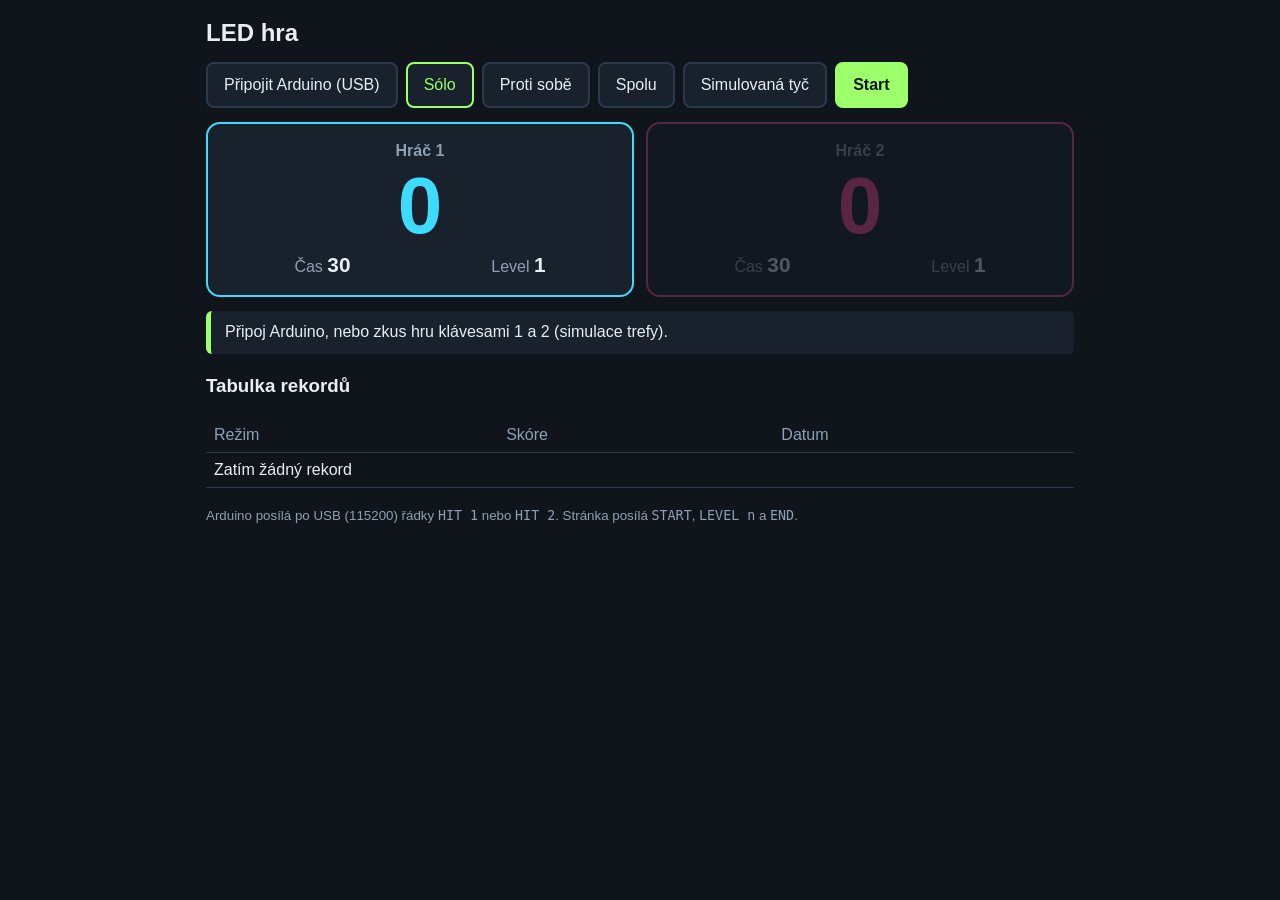
==== Dubovči/projekt/ledky-hra.html @ 1671bf85 "pepa" ====
<!DOCTYPE html>
<html lang="cs">
<head>
<meta charset="utf-8">
<meta name="viewport" content="width=device-width, initial-scale=1">
<title>LED hra</title>
<style>
:root{--bg:#10151c;--panel:#18212c;--line:#2b3a4b;--tx:#e8eef5;--mut:#8da0b4;--p1:#3ddcff;--p2:#ff4f9a;--ok:#9dff6a}
*{box-sizing:border-box}
body{margin:0;background:var(--bg);color:var(--tx);font:16px/1.4 "Trebuchet MS",Verdana,sans-serif;padding:16px;max-width:900px;margin:auto}
h1{font-size:1.5rem;margin:0 0 12px}
.bar{display:flex;gap:8px;flex-wrap:wrap;margin-bottom:14px}
button{background:var(--panel);color:var(--tx);border:2px solid var(--line);border-radius:8px;padding:10px 16px;font:inherit;cursor:pointer}
button:hover{border-color:var(--mut)} button:focus-visible{outline:3px solid var(--ok)}
button.on{border-color:var(--ok);color:var(--ok)}
#start{background:var(--ok);color:#10151c;border-color:var(--ok);font-weight:bold}
.players{display:grid;grid-template-columns:1fr 1fr;gap:12px}
.card{background:var(--panel);border:2px solid var(--line);border-radius:14px;padding:16px;text-align:center}
.card.p1{border-color:var(--p1)} .card.p2{border-color:var(--p2)}
.card.off{opacity:.3}
.card h2{margin:0;font-size:1rem;color:var(--mut)}
.score{font-size:5rem;font-weight:bold;line-height:1.1}
.p1 .score{color:var(--p1)} .p2 .score{color:var(--p2)}
.meta{display:flex;justify-content:space-around;color:var(--mut)} .meta b{color:var(--tx);font-size:1.3rem}
#status{margin:14px 0;padding:10px 14px;background:var(--panel);border-left:5px solid var(--ok);border-radius:6px}
#rec{display:none;text-align:center;font-size:2rem;font-weight:bold;color:var(--ok);margin:10px 0}
table{width:100%;border-collapse:collapse} th,td{padding:6px 8px;border-bottom:1px solid var(--line);text-align:left}
th{color:var(--mut);font-weight:normal}
small{color:var(--mut)}
@media(max-width:560px){.score{font-size:3.5rem}}
#sim{display:none;background:var(--panel);border:2px solid var(--line);border-radius:14px;padding:12px;margin-top:14px}
#strip{display:flex;gap:2px;padding:10px;background:#0a0d11;border-radius:10px;justify-content:space-between}
#strip i{flex:1;min-width:0;height:12px;border-radius:50%;background:#2a2f37;display:block}
#sim label{display:flex;gap:10px;align-items:center;margin-top:10px;color:var(--mut)} #sim input{flex:1}
</style>
</head>
<body>
<h1>LED hra</h1>

<div class="bar">
  <button id="conn">Připojit Arduino (USB)</button>
  <button class="mode on" data-m="solo">Sólo</button>
  <button class="mode" data-m="versus">Proti sobě</button>
  <button class="mode" data-m="coop">Spolu</button>
  <button id="simbtn">Simulovaná tyč</button>
  <button id="start">Start</button>
</div>

<div id="rec">Nový rekord!</div>

<div class="players">
  <div class="card p1" id="c1"><h2>Hráč 1</h2><div class="score" id="s1">0</div>
    <div class="meta"><span>Čas <b id="t1">30</b></span><span>Level <b id="l1">1</b></span></div></div>
  <div class="card p2 off" id="c2"><h2>Hráč 2</h2><div class="score" id="s2">0</div>
    <div class="meta"><span>Čas <b id="t2">30</b></span><span>Level <b id="l2">1</b></span></div></div>
</div>

<div id="sim"><div id="strip"></div>
  <label>Náklon tyče <input type="range" id="tilt" min="-30" max="30" value="0"> <span id="deg">0°</span></label></div>
<div id="status">Připoj Arduino, nebo zkus hru klávesami 1 a 2 (simulace trefy).</div>

<h3>Tabulka rekordů</h3>
<table><thead><tr><th>Režim</th><th>Skóre</th><th>Datum</th></tr></thead><tbody id="tb"></tbody></table>
<p><small>Arduino posílá po USB (115200) řádky <code>HIT 1</code> nebo <code>HIT 2</code>. Stránka posílá <code>START</code>, <code>LEVEL n</code> a <code>END</code>.</small></p>

<script>
const DUR=30, PER_LEVEL=5, MAXLV=10, KEY='ledky-rekordy';
const NAMES={solo:'Sólo',versus:'Proti sobě',coop:'Spolu'};
let mode='solo', running=false, score=[0,0], lvl=[1,1], left=DUR, timer=null, port=null, writer=null;
const $=id=>document.getElementById(id);
const status=t=>$('status').textContent=t;

/* ---------- zvuk ---------- */
let ac; const A=()=>ac||(ac=new (window.AudioContext||window.webkitAudioContext)());
function tone(f,t0,d,type='square',v=.15){const c=A(),o=c.createOscillator(),g=c.createGain();
  o.type=type;o.frequency.value=f;g.gain.setValueAtTime(v,c.currentTime+t0);
  g.gain.exponentialRampToValueAtTime(.001,c.currentTime+t0+d);o.connect(g).connect(c.destination);
  o.start(c.currentTime+t0);o.stop(c.currentTime+t0+d+.02);}
function hitSound(l){ // vyšší level = výraznější zvuk
  tone(300+l*70,0,.12,'square',.12); if(l>=4)tone(600+l*90,.06,.12,'triangle',.14); if(l>=8)tone(1200+l*50,.12,.15,'sawtooth',.1);}
function fanfare(){[523,659,784,1047].forEach((f,i)=>tone(f,i*.14,.25,'square',.15));tone(1047,.6,.6,'triangle',.18);}
function recordSound(){[784,988,1175,1568,1175,1568,2093].forEach((f,i)=>tone(f,i*.09,.2,'triangle',.18));}
function say(t){try{speechSynthesis.cancel();const u=new SpeechSynthesisUtterance(t);u.lang='cs-CZ';speechSynthesis.speak(u);}catch(e){}}

/* ---------- rekordy ---------- */
const load=()=>{try{return JSON.parse(localStorage.getItem(KEY))||[]}catch(e){return[]}};
function save(m,s){let r=load();const best=Math.max(0,...r.filter(x=>x.m===m).map(x=>x.s));
  r.push({m,s,d:new Date().toLocaleDateString('cs-CZ')});
  r.sort((a,b)=>b.s-a.s);
  const keep=[];['solo','versus','coop'].forEach(k=>keep.push(...r.filter(x=>x.m===k).slice(0,5)));
  try{localStorage.setItem(KEY,JSON.stringify(keep))}catch(e){}
  render();return s>best&&s>0;}
function render(){const r=load().sort((a,b)=>b.s-a.s);
  $('tb').innerHTML=r.length?r.map(x=>`<tr><td>${NAMES[x.m]}</td><td>${x.s}</td><td>${x.d}</td></tr>`).join(''):'<tr><td colspan="3">Zatím žádný rekord</td></tr>';}

/* ---------- hra ---------- */
function ui(){
  $('s1').textContent=score[0];$('s2').textContent=score[1];
  $('l1').textContent=lvl[0];$('l2').textContent=lvl[1];
  $('t1').textContent=$('t2').textContent=left;
  $('c2').classList.toggle('off',mode==='solo');}
function send(s){if(simOn)simCmd(s);if(writer)writer.write(new TextEncoder().encode(s+'\n')).catch(()=>{});}
function startGame(){
  A().resume();score=[0,0];lvl=[1,1];left=DUR;running=true;$('rec').style.display='none';
  send('MODE '+mode);send('START');send('LEVEL 1');ui();
  status('Hra běží – '+NAMES[mode]+'. Trefuj!');
  clearInterval(timer);timer=setInterval(()=>{left--;ui();if(left<=0)endGame();},1000);}
function hit(p){
  if(!running)return;
  if(mode==='solo')p=0;
  score[p]++;const nl=Math.min(MAXLV,1+Math.floor(score[p]/PER_LEVEL));
  if(nl!==lvl[p]){lvl[p]=nl;send('LEVEL '+nl);status('Hráč '+(p+1)+' postoupil na level '+nl+'!');}
  else status('Trefa! Hráč '+(p+1)+' má '+score[p]+' b.');
  hitSound(lvl[p]);ui();}
function endGame(){
  clearInterval(timer);running=false;send('END');fanfare();
  const total=score[0]+score[1];let val,msg,voice;
  if(mode==='solo'){val=score[0];msg='Konec hry. Skóre: '+val;voice='Konec hry. Tvoje skóre je '+val;}
  else if(mode==='coop'){val=total;msg='Konec hry. Společné skóre: '+val;voice='Konec hry. Společné skóre je '+val;}
  else{val=Math.max(...score);
    if(score[0]===score[1]){msg='Remíza '+score[0]+':'+score[1];voice='Remíza';}
    else{const w=score[0]>score[1]?1:2;msg='Vyhrál hráč '+w+' ('+score[0]+':'+score[1]+')';voice='Vyhrál hráč '+(w===1?'jedna':'dva');}}
  const isRec=save(mode,val);status(msg);
  setTimeout(()=>{say(voice);},900);
  if(isRec){$('rec').style.display='block';setTimeout(recordSound,1500);}}

/* ---------- Arduino přes USB (Web Serial) ---------- */
async function connect(){
  if(!('serial' in navigator)){status('Tento prohlížeč nepodporuje USB (Web Serial). Použij Chrome nebo Edge na počítači, případně Chrome na Androidu.');return;}
  try{
    port=await navigator.serial.requestPort();await port.open({baudRate:115200});
    writer=port.writable.getWriter();$('conn').textContent='Arduino připojeno';$('conn').classList.add('on');
    status('Arduino připojeno. Zmáčkni Start.');readLoop();
  }catch(e){status('Připojení se nezdařilo: '+e.message);}}
async function readLoop(){
  const dec=new TextDecoderStream();port.readable.pipeTo(dec.writable).catch(()=>{});
  const rd=dec.readable.getReader();let buf='';
  try{while(true){const{value,done}=await rd.read();if(done)break;buf+=value;
    let i;while((i=buf.indexOf('\n'))>=0){const line=buf.slice(0,i).trim();buf=buf.slice(i+1);
      const m=/^HIT\s*([12])$/i.exec(line);if(m)hit(+m[1]-1);}}}
  catch(e){}
  $('conn').textContent='Připojit Arduino (USB)';$('conn').classList.remove('on');writer=null;status('Arduino odpojeno.');}

/* ---------- simulovaná tyč (stejná logika jako skica pro Arduino) ---------- */
let simOn=false;const SN=64,led=[],SC=['#3ddcff','#ff4f9a'];
const sm={run:false,level:1,player:0,mode:0,target:0,width:5,hold:400,cur:32,since:0,flash:0,fp:0};
for(let i=0;i<SN;i++){const e=document.createElement('i');$('strip').appendChild(e);led.push(e);}
function simNew(){sm.width=Math.max(2,10-(sm.level-1));sm.hold=Math.max(300,1000-(sm.level-1)*80);
  sm.target=Math.floor(Math.random()*(SN-sm.width+1));sm.since=0;}
function simCmd(c){c=c.trim().toUpperCase();
  if(c==='START'){sm.run=true;sm.player=0;sm.level=1;simNew();}
  else if(c==='END'){sm.run=false;}
  else if(c.startsWith('LEVEL')){sm.level=Math.min(10,Math.max(1,parseInt(c.slice(5))||1));simNew();}
  else if(c.startsWith('MODE')){sm.mode=c.includes('VERSUS')?1:c.includes('COOP')?2:0;}}
setInterval(()=>{
  if(!simOn)return;
  const deg=+$('tilt').value;$('deg').textContent=deg+'°';
  sm.cur=sm.cur*0.7+((deg+30)/60*(SN-1))*0.3;const c=Math.round(sm.cur),now=Date.now();
  led.forEach(e=>e.style.background='#2a2f37');
  if(sm.flash>now){led.forEach(e=>e.style.background=SC[sm.fp]);return;}
  if(sm.run){
    for(let i=sm.target;i<sm.target+sm.width;i++)led[i].style.background=SC[sm.player];
    led[c].style.background='#fff';
    if(c>=sm.target&&c<sm.target+sm.width){
      if(!sm.since)sm.since=now;
      if(now-sm.since>=sm.hold){const p=sm.mode===0?0:sm.player; // = "HIT p+1" z Arduina
        sm.fp=sm.player;sm.flash=now+150;if(sm.mode!==0)sm.player=1-sm.player;simNew();hit(p);}
    }else sm.since=0;
  }else led[c].style.background='#1D9E75';
},30);
$('simbtn').onclick=()=>{simOn=!simOn;$('sim').style.display=simOn?'block':'none';$('simbtn').classList.toggle('on',simOn);
  status(simOn?'Simulovaná tyč zapnutá. Hýbej posuvníkem a zmáčkni Start.':'Simulace vypnuta.');};

/* ---------- ovládání ---------- */
$('conn').onclick=connect;
$('start').onclick=startGame;
document.querySelectorAll('.mode').forEach(b=>b.onclick=()=>{
  if(running)return;mode=b.dataset.m;
  document.querySelectorAll('.mode').forEach(x=>x.classList.toggle('on',x===b));
  ui();status('Režim: '+NAMES[mode]);});
document.addEventListener('keydown',e=>{if(e.key==='1')hit(0);if(e.key==='2')hit(1);}); // simulace bez Arduina
render();ui();
</script>
</body>
</html>
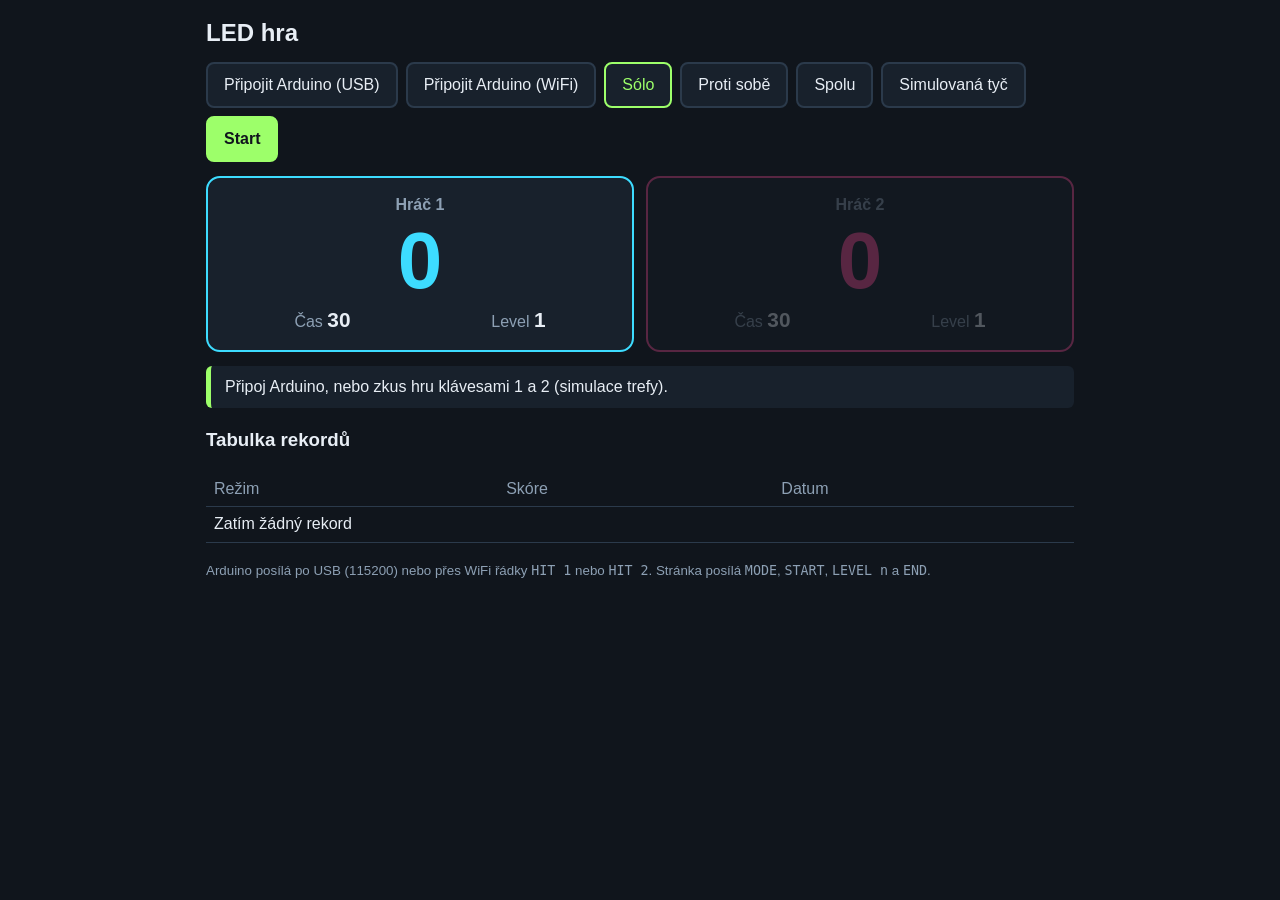
==== commit 3775d4f2: "nova verze" ====
--- a/Dubovči/projekt/ledky-hra.html
+++ b/Dubovči/projekt/ledky-hra.html
@@ -39,6 +39,7 @@
 
 <div class="bar">
   <button id="conn">Připojit Arduino (USB)</button>
+  <button id="wifi">Připojit Arduino (WiFi)</button>
   <button class="mode on" data-m="solo">Sólo</button>
   <button class="mode" data-m="versus">Proti sobě</button>
   <button class="mode" data-m="coop">Spolu</button>
@@ -61,7 +62,7 @@
 
 <h3>Tabulka rekordů</h3>
 <table><thead><tr><th>Režim</th><th>Skóre</th><th>Datum</th></tr></thead><tbody id="tb"></tbody></table>
-<p><small>Arduino posílá po USB (115200) řádky <code>HIT 1</code> nebo <code>HIT 2</code>. Stránka posílá <code>START</code>, <code>LEVEL n</code> a <code>END</code>.</small></p>
+<p><small>Arduino posílá po USB (115200) nebo přes WiFi řádky <code>HIT 1</code> nebo <code>HIT 2</code>. Stránka posílá <code>MODE</code>, <code>START</code>, <code>LEVEL n</code> a <code>END</code>.</small></p>
 
 <script>
 const DUR=30, PER_LEVEL=5, MAXLV=10, KEY='ledky-rekordy';
@@ -99,7 +100,10 @@
   $('l1').textContent=lvl[0];$('l2').textContent=lvl[1];
   $('t1').textContent=$('t2').textContent=left;
   $('c2').classList.toggle('off',mode==='solo');}
-function send(s){if(simOn)simCmd(s);if(writer)writer.write(new TextEncoder().encode(s+'\n')).catch(()=>{});}
+let wifiBase=null,es=null,wq=Promise.resolve();
+function send(s){if(simOn)simCmd(s);if(writer)writer.write(new TextEncoder().encode(s+'\n')).catch(()=>{});
+  if(wifiBase){const u=wifiBase+'/cmd?c='+encodeURIComponent(s); // fronta kvůli pořadí příkazů
+    wq=wq.then(()=>fetch(u).catch(()=>{}));}}
 function startGame(){
   A().resume();score=[0,0];lvl=[1,1];left=DUR;running=true;$('rec').style.display='none';
   send('MODE '+mode);send('START');send('LEVEL 1');ui();
@@ -140,6 +144,22 @@
       const m=/^HIT\s*([12])$/i.exec(line);if(m)hit(+m[1]-1);}}}
   catch(e){}
   $('conn').textContent='Připojit Arduino (USB)';$('conn').classList.remove('on');writer=null;status('Arduino odpojeno.');}
+
+/* ---------- Arduino přes WiFi (HTTP + Server-Sent Events) ---------- */
+function wifiOff(){if(es)es.close();es=null;wifiBase=null;$('wifi').textContent='Připojit Arduino (WiFi)';$('wifi').classList.remove('on');}
+function connectWifi(){
+  if(es){wifiOff();status('WiFi odpojeno.');return;}
+  const ip=(prompt('IP adresa Arduina (vypíše ji Serial monitor po připojení k WiFi):',localStorage.getItem('ledky-ip')||'')||'').trim();
+  if(!ip)return;
+  try{localStorage.setItem('ledky-ip',ip)}catch(e){}
+  wifiBase='http://'+ip;status('Připojuji se k '+ip+' …');
+  es=new EventSource(wifiBase+'/events');
+  es.onopen=()=>{$('wifi').textContent='Arduino připojeno (WiFi)';$('wifi').classList.add('on');status('Arduino připojeno přes WiFi. Zmáčkni Start.');};
+  es.onmessage=e=>{if(writer)return; // pokud je zároveň USB, počítej trefy jen z něj
+    const m=/^HIT\s*([12])$/i.exec(e.data.trim());if(m)hit(+m[1]-1);};
+  es.onerror=()=>{if(es&&es.readyState===2){wifiOff();status('WiFi spojení selhalo. Zkontroluj IP adresu a že jsi ve stejné síti.');}
+    else if(es){$('wifi').textContent='WiFi: obnovuji spojení…';$('wifi').classList.remove('on');}};
+}
 
 /* ---------- simulovaná tyč (stejná logika jako skica pro Arduino) ---------- */
 let simOn=false;const SN=64,led=[],SC=['#3ddcff','#ff4f9a'];
@@ -173,6 +193,7 @@
 
 /* ---------- ovládání ---------- */
 $('conn').onclick=connect;
+$('wifi').onclick=connectWifi;
 $('start').onclick=startGame;
 document.querySelectorAll('.mode').forEach(b=>b.onclick=()=>{
   if(running)return;mode=b.dataset.m;
